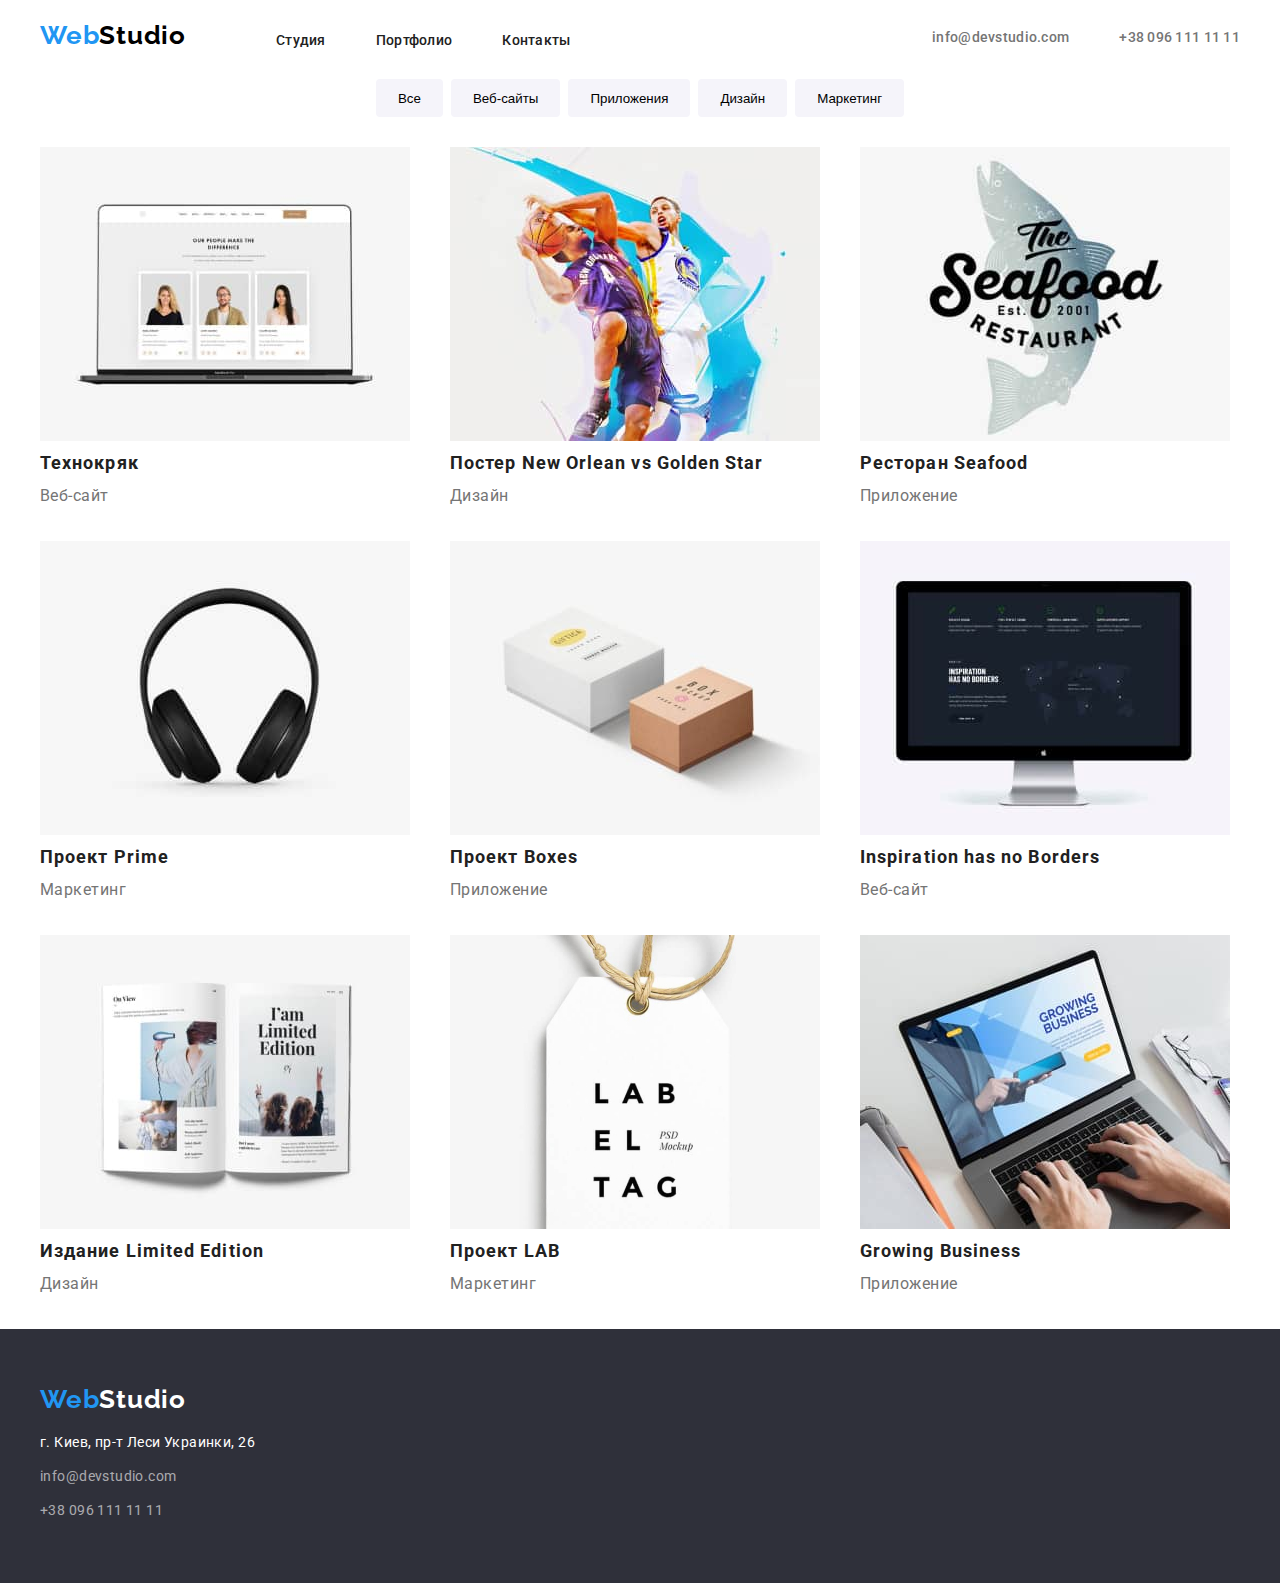
==== portfolio.html @ d956e9fc "Update portfolio.html" ====
<!DOCTYPE html>
<html lang="ru">
  <head>
    <meta charset="UTF-8" />
    <meta http-equiv="X-UA-Compatible" content="IE=edge" />
    <meta name="viewport" content="width=device-width, initial-scale=1.0" />

    <link rel="preconnect" href="https://fonts.googleapis.com" />
    <link rel="preconnect" href="https://fonts.gstatic.com" crossorigin />
    <link
      href="https://fonts.googleapis.com/css2?family=Raleway:wght@700&family=Roboto:wght@400;500;700;900&display=swap"
      rel="stylesheet"
    />
    <link rel="stylesheet" href="styles/style.css" />
    <title>Портфолио</title>
  </head>
  <body>
    <div class="main-container">
      <header class="container">
        <nav class="navigation-container">
          <a href="example@studio.com" class="webstudio link"
            ><span class="web-link">Web</span
            ><span class="studio-link">Studio</span></a
          >
          <ul class="navigation list">
            <li><a href="index.html" class="studio link">Студия</a></li>
            <li>
              <a href="portfolio.html" class="portfolio link">Портфолио</a>
            </li>
            <li><a href="#0" class="contacts link">Контакты</a></li>
          </ul>
        </nav>
        <ul class="list-contacts list">
          <li>
            <a href="mailto:info@devstudio.com" class="mail link"
              >info@devstudio.com</a
            >
          </li>
          <li>
            <a href="tel:+380961111111" class="telephone link"
              >+38 096 111 11 11</a
            >
          </li>
        </ul>
      </header>
      <!--Main-->
      <main>
        <section>
          <ul class="filters list">
            <li>
              <button type="button" class="filter-btn">Все</button>
            </li>
            <li>
              <button type="button" class="filter-btn">Веб-сайты</button>
            </li>
            <li>
              <button type="button" class="filter-btn">Приложения</button>
            </li>
            <li>
              <button type="button" class="filter-btn">Дизайн</button>
            </li>
            <li>
              <button type="button" class="filter-btn">Маркетинг</button>
            </li>
          </ul>
        </section>
        <section>
          <ul class="list content">
            <li class="content-list">
              <a href="" class="link content-link"
                ><img
                  src="./images/technockryak.jpg"
                  alt="Технокряк"
                  width="370"
                />
                <h2 class="name-project">Технокряк</h2>
                <p class="project-description">Веб-сайт</p></a
              >
            </li>
            <li class="content-list">
              <a href="" class="link content-link"
                ><img src="./images/design.jpg" alt="Дизайн" width="370" />
                <h2 class="name-project">Постер New Orlean vs Golden Star</h2>
                <p class="project-description">Дизайн</p></a
              >
            </li>
            <li class="content-list">
              <a href="" class="link content-link"
                ><img
                  src="./images/seafood.jpg"
                  alt="Ресторан Seafood"
                  width="370"
                />
                <h2 class="name-project">Ресторан Seafood</h2>
                <p class="project-description">Приложение</p></a
              >
            </li>
            <li class="content-list">
              <a href="" class="link content-link"
                ><img src="./images/prime.jpg" alt="Проект Prime" width="370" />
                <h2 class="name-project">Проект Prime</h2>
                <p class="project-description">Маркетинг</p></a
              >
            </li>
            <li class="content-list">
              <a href="" class="link content-link"
                ><img src="./images/boxes.jpg" alt="Проект Boxes" width="370" />
                <h2 class="name-project">Проект Boxes</h2>
                <p class="project-description">Приложение</p></a
              >
            </li>
            <li class="content-list">
              <a href="" class="link content-link"
                ><img
                  src="./images/inspiration.jpg"
                  alt="Веб-сайт"
                  width="370"
                />
                <h2 class="name-project">Inspiration has no Borders</h2>
                <p class="project-description">Веб-сайт</p></a
              >
            </li>
            <li class="content-list">
              <a href="" class="link content-link"
                ><img
                  src="./images/edition.jpg"
                  alt="Ограниченное издание"
                  width="370"
                />
                <h2 class="name-project">Издание Limited Edition</h2>
                <p class="project-description">Дизайн</p></a
              >
            </li>
            <li class="content-list">
              <a href="" class="link content-link"
                ><img src="./images/lab.jpg" alt="Проет Lab" width="370" />
                <h2 class="name-project">Проект LAB</h2>
                <p class="project-description">Маркетинг</p></a
              >
            </li>
            <li class="content-list">
              <a href="" class="link content-link"
                ><img src="./images/business.jpg" alt="Бизнес" width="370" />
                <h2 class="name-project">Growing Business</h2>
                <p class="project-description">Приложение</p></a
              >
            </li>
          </ul>
        </section>
      </main>
    </div>
    <footer>
      <div class="container-ft">
        <div class="contacts-ft">
          <a href="#0" class="link ft-link"
            ><span class="web-link">Web</span
            ><span class="studio-ft">Studio</span></a
          >
          <address class="location">г. Киев, пр-т Леси Украинки, 26</address>
          <ul class="contacts-links list">
            <li>
              <a href="mailto:info@devstudio.com" class="mail-ft link"
                >info@devstudio.com</a
              >
            </li>
            <li>
              <a href="tel:+380961111111" class="telephone-ft link"
                >+38 096 111 11 11</a
              >
            </li>
          </ul>
        </div>
      </div>
    </footer>
  </body>
</html>
---- styles/style.css ----
:root {
  --main-title-color: rgba(255, 255, 255, 1);
  --second-title-color: rgba(33, 33, 33, 1);
  --main-text-color: rgba(117, 117, 117, 1);
  --second-text-color: rgba(255, 255, 255, 0.6);
  --accent-color: rgba(33, 150, 243, 1);
}

* {
  padding: 0;
  margin: 0;
  box-sizing: border-box;
}

*:focus {
  outline: 1px solid #000;
}

body {
  font-family: "Roboto", sans-serif;
  color: black;
}

.list {
  list-style: none;
}

.link {
  text-decoration: none;
}

.main-container {
  max-width: 1200px;
  margin: auto;
}

/*************************************************************header**************************************************************************/

.webstudio {
  padding-top: 20px;
}

.webstudio:focus,
.webstudio:hover {
  text-decoration: underline;
}

.web-link {
  font-family: Raleway;
  font-style: normal;
  font-weight: bold;
  font-size: 26px;
  line-height: 1.19;
  letter-spacing: 0.03em;
  color: #2196f3;
}

.studio-link {
  font-family: Raleway;
  font-style: normal;
  font-weight: bold;
  font-size: 26px;
  line-height: 1.19;
  letter-spacing: 0.03em;
  color: black;
}

.container {
  display: flex;
  justify-content: space-between;
}

.navigation-container {
  display: flex;
}

.navigation {
  display: flex;
  list-style: none;
  flex-grow: 1;
  padding-left: 90px;
  padding-top: 30px;
  padding-bottom: 30px;
}

.studio,
.portfolio,
.contacts {
  font-weight: 500;
  font-size: 14px;
  line-height: 1.14;
  letter-spacing: 0.02em;
  margin-right: 50px;
  color: var(--second-title-color);
}

.studio:hover,
.studio:focus,
.portfolio:hover,
.portfolio:focus,
.contacts:hover,
.contacts:focus {
  text-decoration: underline;
  color: var(--accent-color);
}

.list-contacts {
  display: flex;
}

.mail {
  display: inline-block;
  font-weight: 500;
  font-size: 14px;
  line-height: 1.14;
  letter-spacing: 0.02em;
  color: var(--main-text-color);
  margin-right: 50px;
  margin-top: 30px;
}

.mail:hover,
.mail:focus {
  text-decoration: underline;
  color: var(--accent-color);
}

.telephone {
  display: inline-block;
  font-style: normal;
  font-weight: 500;
  font-size: 14px;
  line-height: 1.14;
  letter-spacing: 0.02em;
  margin-top: 30px;
  color: var(--main-text-color);
}

.telephone:hover,
.telephone:focus {
  text-decoration: underline;
  color: var(--accent-color);
}

/****************************************************************main*************************************************************************/

.solutions {
  background: #2f303a;
  text-align: center;
  padding-bottom: 280px;
}

.core {
  font-style: normal;
  font-weight: 900;
  font-size: 44px;
  line-height: 1.36;
  text-align: center;
  letter-spacing: 0.06em;
  text-transform: uppercase;
  max-width: 696px;
  margin: auto;
  padding-top: 200px;
  padding-bottom: 30px;
  color: var(--main-title-color);
}

.order {
  display: inline-flex;
  font-family: Roboto;
  font-style: normal;
  font-weight: bold;
  font-size: 16px;
  line-height: 1.88;
  text-align: center;
  letter-spacing: 0.06em;
  color: #ffffff;
  background: #2196f3;
  box-shadow: 0px 4px 4px rgba(0, 0, 0, 0.15);
  border-radius: 4px;
  padding: 10px 32px;
  border: none;
  cursor: pointer;
}

.skills {
  display: flex;
  justify-content: space-between;
  padding: 90px 0;
  margin: 0 -15px;
}

.skills-list {
  padding: 0 15px;
}

.skills-main {
  font-style: normal;
  font-weight: bold;
  font-size: 14px;
  line-height: 1.14;
  letter-spacing: 0.03em;
  text-transform: uppercase;
  color: var(--second-title-color);
  padding-bottom: 10px;
}

.skills-about {
  font-size: 14px;
  line-height: 1.71;
  letter-spacing: 0.03em;
  color: var(--main-text-color);
}

.our-work {
  margin-bottom: 90px;
}

.our-work-main {
  font-style: normal;
  font-weight: bold;
  font-size: 36px;
  line-height: 1.17;
  text-align: center;
  letter-spacing: 0.03em;
  color: var(--second-title-color);
  padding-bottom: 50px;
}
.our-work-list {
  display: flex;
  margin: 0 -15px;
  padding: 0;
  justify-content: space-between;
}

.image-list {
  padding: 0 15px;
  width: 33.333%;
}

.image-work {
  display: block;
  width: 100%;
  height: auto;
}

.team {
  padding-top: 90px;
  margin-bottom: 90px;
}

.team-main {
  font-style: normal;
  font-weight: bold;
  font-size: 36px;
  line-height: 1.17;
  text-align: center;
  letter-spacing: 0.03em;
  margin-bottom: 50px;
  color: var(--second-title-color);
}

.team-list {
  display: flex;
  justify-content: space-between;
  margin: 0 -1.25%;
  padding: 0;
}

.team-photo {
  display: block;
  margin-bottom: 30px;
  width: 100%;
  height: auto;
}

.photo-list {
  width: 22.5%;
  margin: 0 1.25%;
  box-shadow: 0px 1px 3px rgba(0, 0, 0, 0.12), 0px 1px 1px rgba(0, 0, 0, 0.14),
    0px 2px 1px rgba(0, 0, 0, 0.2);
  border-radius: 0px 0px 4px 4px;
  padding-bottom: 20px;
  text-align: center;
}

.name {
  margin-bottom: 10px;
  font-style: normal;
  font-weight: 500;
  font-size: 16px;
  line-height: 1.19px;
  letter-spacing: 0.03em;
  color: var(--second-title-color);
}

.job {
  margin-bottom: 10px;
  font-size: 16px;
  line-height: 1.19;
  letter-spacing: 0.03em;
  color: var(--main-text-color);
}
/*************************************************************footer**************************************************************************/
.container-ft {
  background-color: #2f303a;
}

.contacts-ft {
  max-width: 1200px;
  margin: auto;
}

.ft-link {
  display: inline-flex;
  padding-top: 60px;
  margin-bottom: 20px;
  border-bottom: 1px solid transparent;
}

.ft-link span {
  display: inline-flex;
  line-height: 0.8;
}

.ft-link:hover,
.ft-link:focus {
  border-color: #ffffff;
}

.studio-ft {
  font-family: Raleway;
  font-style: normal;
  font-weight: bold;
  font-size: 26px;
  line-height: 1.19;
  letter-spacing: 0.03em;
  color: #ffffff;
}

.location {
  font-style: normal;
  font-weight: normal;
  font-size: 14px;
  line-height: 1.71;
  letter-spacing: 0.03em;
  color: #ffffff;
  padding-bottom: 10px;
}

.mail-ft {
  font-style: normal;
  font-weight: normal;
  font-size: 14px;
  line-height: 1.71;
  letter-spacing: 0.03em;
  color: var(--second-text-color);
}

.mail-ft:hover,
.mail-ft:focus {
  text-decoration: underline;
  color: var(--accent-color);
}

.telephone-ft {
  display: block;
  font-style: normal;
  font-weight: normal;
  font-size: 14px;
  line-height: 1.71;
  letter-spacing: 0.03em;
  color: var(--second-text-color);
  padding-bottom: 60px;
  padding-top: 10px;
}

.telephone-ft:hover,
.telephone-ft:focus {
  text-decoration: underline;
  color: var(--accent-color);
}

/***************************************************************Портфолио********************************************************************/

.filters {
  display: flex;
  justify-content: center;
  font-family: Roboto;
  font-style: normal;
  font-weight: 500;
  font-size: 16px;
  line-height: 1.63;
  text-align: center;
  letter-spacing: 0.03em;
  color: #212121;
  margin-bottom: 30px;
}

.filter-btn {
  padding: 0 22px;
  margin: 0 4px;
  height: 38px;
  background: #f5f4fa;
  border-radius: 4px;
  border: none;
  cursor: pointer;
}

.filter-btn:hover,
.filter-btn:focus {
  color: #ffffff;
  background: #2196f3;
  box-shadow: 0px 3px 1px rgba(0, 0, 0, 0.1), 0px 1px 2px rgba(0, 0, 0, 0.08),
    0px 2px 2px rgba(58, 51, 51, 0.12);
}

.content {
  display: flex;
  flex-wrap: wrap;
  margin: 0 -15px;
}

.content-list {
  max-width: 33.3333%;
  width: 33.3333%;
  padding: 0 15px;
  margin-bottom: 30px;
}

.content-link:focus,
.content-link:hover {
  border-radius: 2px;
}

.name-project {
  font-style: normal;
  font-weight: bold;
  font-size: 18px;
  line-height: 2;
  letter-spacing: 0.06em;
  color: var(--second-title-color);
}

.project-description {
  font-size: 16px;
  line-height: 1.88;
  letter-spacing: 0.03em;
  color: var(--main-text-color);
}
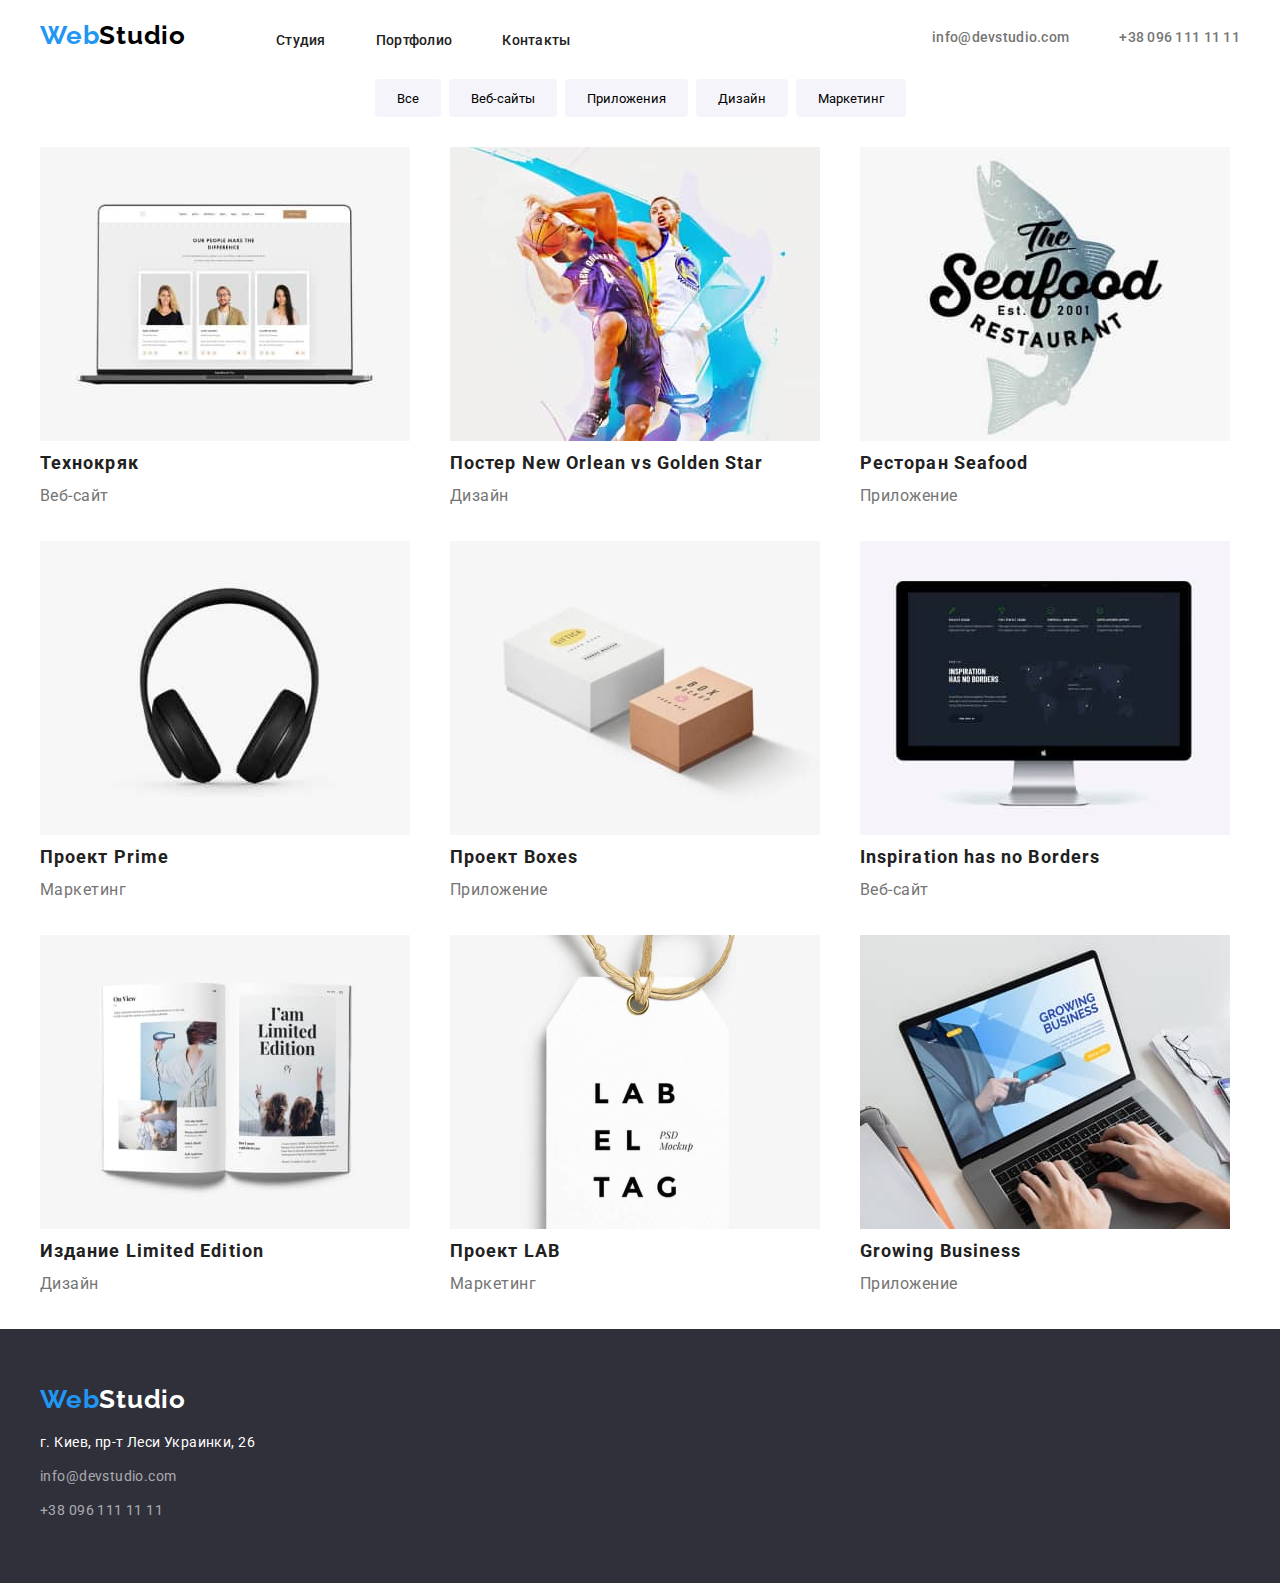
==== commit 9fe2b83f: "Подкорректировано." ====
--- a/portfolio.html
+++ b/portfolio.html
@@ -43,7 +43,7 @@
           </li>
         </ul>
       </header>
-      <!--Main-->
+      <!---------------------------------------------------------------Main------------------------------------------------------------------->
       <main>
         <section>
           <ul class="filters list">
@@ -149,6 +149,7 @@
         </section>
       </main>
     </div>
+    <!------------------------------------------------------------Footer---------------------------------------------------------------------->
     <footer>
       <div class="container-ft">
         <div class="contacts-ft">
--- a/styles/style.css
+++ b/styles/style.css
@@ -4,6 +4,7 @@
   --main-text-color: rgba(117, 117, 117, 1);
   --second-text-color: rgba(255, 255, 255, 0.6);
   --accent-color: rgba(33, 150, 243, 1);
+  --background-color: rgba(255, 255, 255, 1);
 }
 
 * {
@@ -34,7 +35,7 @@
   margin: auto;
 }
 
-/*************************************************************header**************************************************************************/
+/*************************************************************Header**************************************************************************/
 
 .webstudio {
   padding-top: 20px;
@@ -47,8 +48,7 @@
 
 .web-link {
   font-family: Raleway;
-  font-style: normal;
-  font-weight: bold;
+  font-weight: 700;
   font-size: 26px;
   line-height: 1.19;
   letter-spacing: 0.03em;
@@ -57,8 +57,7 @@
 
 .studio-link {
   font-family: Raleway;
-  font-style: normal;
-  font-weight: bold;
+  font-weight: 700;
   font-size: 26px;
   line-height: 1.19;
   letter-spacing: 0.03em;
@@ -127,7 +126,6 @@
 
 .telephone {
   display: inline-block;
-  font-style: normal;
   font-weight: 500;
   font-size: 14px;
   line-height: 1.14;
@@ -151,7 +149,6 @@
 }
 
 .core {
-  font-style: normal;
   font-weight: 900;
   font-size: 44px;
   line-height: 1.36;
@@ -168,8 +165,7 @@
 .order {
   display: inline-flex;
   font-family: Roboto;
-  font-style: normal;
-  font-weight: bold;
+  font-weight: 700;
   font-size: 16px;
   line-height: 1.88;
   text-align: center;
@@ -182,7 +178,7 @@
   border: none;
   cursor: pointer;
 }
-
+/***************************************************************Skills**********************************************************************/
 .skills {
   display: flex;
   justify-content: space-between;
@@ -195,8 +191,6 @@
 }
 
 .skills-main {
-  font-style: normal;
-  font-weight: bold;
   font-size: 14px;
   line-height: 1.14;
   letter-spacing: 0.03em;
@@ -211,14 +205,12 @@
   letter-spacing: 0.03em;
   color: var(--main-text-color);
 }
-
+/************************************************************Our Work********************************************************************/
 .our-work {
   margin-bottom: 90px;
 }
 
 .our-work-main {
-  font-style: normal;
-  font-weight: bold;
   font-size: 36px;
   line-height: 1.17;
   text-align: center;
@@ -226,6 +218,7 @@
   color: var(--second-title-color);
   padding-bottom: 50px;
 }
+
 .our-work-list {
   display: flex;
   margin: 0 -15px;
@@ -243,15 +236,13 @@
   width: 100%;
   height: auto;
 }
-
+/***************************************************************Team********************************************************************/
 .team {
   padding-top: 90px;
   margin-bottom: 90px;
 }
 
 .team-main {
-  font-style: normal;
-  font-weight: bold;
   font-size: 36px;
   line-height: 1.17;
   text-align: center;
@@ -286,7 +277,6 @@
 
 .name {
   margin-bottom: 10px;
-  font-style: normal;
   font-weight: 500;
   font-size: 16px;
   line-height: 1.19px;
@@ -301,7 +291,7 @@
   letter-spacing: 0.03em;
   color: var(--main-text-color);
 }
-/*************************************************************footer**************************************************************************/
+/*************************************************************Footer**************************************************************************/
 .container-ft {
   background-color: #2f303a;
 }
@@ -330,8 +320,7 @@
 
 .studio-ft {
   font-family: Raleway;
-  font-style: normal;
-  font-weight: bold;
+  font-weight: 700;
   font-size: 26px;
   line-height: 1.19;
   letter-spacing: 0.03em;
@@ -340,7 +329,6 @@
 
 .location {
   font-style: normal;
-  font-weight: normal;
   font-size: 14px;
   line-height: 1.71;
   letter-spacing: 0.03em;
@@ -349,8 +337,6 @@
 }
 
 .mail-ft {
-  font-style: normal;
-  font-weight: normal;
   font-size: 14px;
   line-height: 1.71;
   letter-spacing: 0.03em;
@@ -365,8 +351,6 @@
 
 .telephone-ft {
   display: block;
-  font-style: normal;
-  font-weight: normal;
   font-size: 14px;
   line-height: 1.71;
   letter-spacing: 0.03em;
@@ -386,18 +370,17 @@
 .filters {
   display: flex;
   justify-content: center;
-  font-family: Roboto;
-  font-style: normal;
   font-weight: 500;
   font-size: 16px;
   line-height: 1.63;
   text-align: center;
   letter-spacing: 0.03em;
-  color: #212121;
   margin-bottom: 30px;
+  color: var(--second-title-color);
 }
 
 .filter-btn {
+  font-family: Roboto;
   padding: 0 22px;
   margin: 0 4px;
   height: 38px;
@@ -406,13 +389,12 @@
   border: none;
   cursor: pointer;
 }
-
-.filter-btn:hover,
-.filter-btn:focus {
+.filter-btn:focus,
+.filter-btn:hover {
   color: #ffffff;
-  background: #2196f3;
-  box-shadow: 0px 3px 1px rgba(0, 0, 0, 0.1), 0px 1px 2px rgba(0, 0, 0, 0.08),
-    0px 2px 2px rgba(58, 51, 51, 0.12);
+  background: var(--accent-color);
+  box-shadow: 0px 3px 1px rgba(143, 140, 140, 0.1),
+    0px 1px 2px rgba(0, 0, 0, 0.08), 0px 2px 2px rgba(58, 51, 51, 0.12);
 }
 
 .content {
@@ -434,8 +416,6 @@
 }
 
 .name-project {
-  font-style: normal;
-  font-weight: bold;
   font-size: 18px;
   line-height: 2;
   letter-spacing: 0.06em;
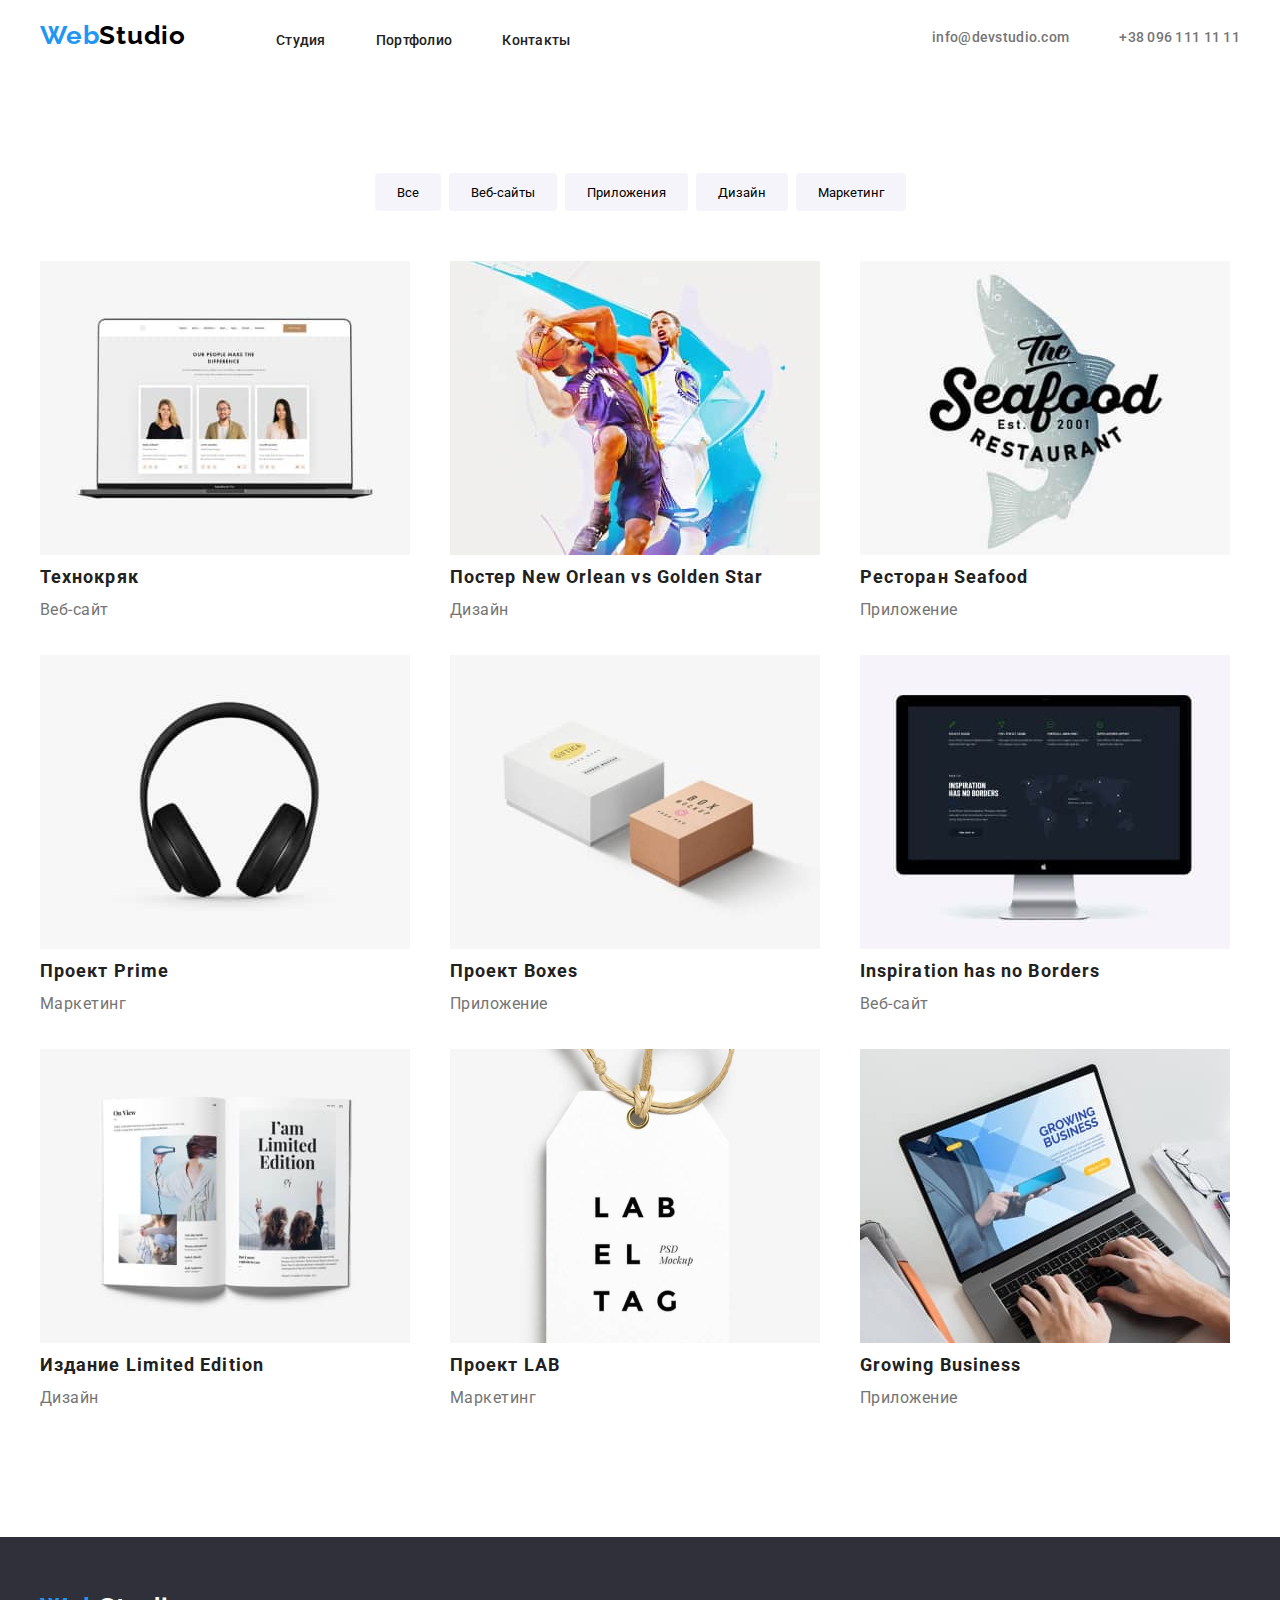
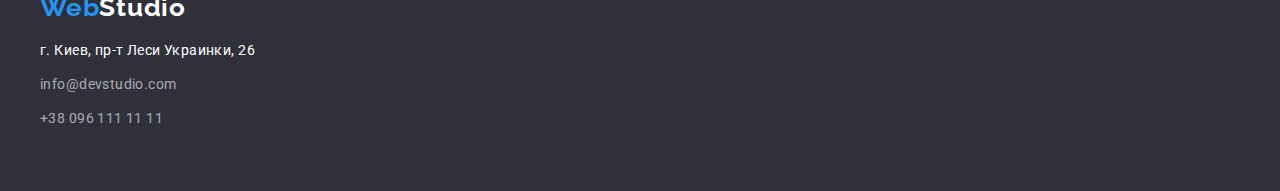
==== commit df04173f: "Доработка стилей" ====
--- a/portfolio.html
+++ b/portfolio.html
@@ -45,7 +45,7 @@
       </header>
       <!---------------------------------------------------------------Main------------------------------------------------------------------->
       <main>
-        <section>
+        <section class="section">
           <ul class="filters list">
             <li>
               <button type="button" class="filter-btn">Все</button>
@@ -63,8 +63,6 @@
               <button type="button" class="filter-btn">Маркетинг</button>
             </li>
           </ul>
-        </section>
-        <section>
           <ul class="list content">
             <li class="content-list">
               <a href="" class="link content-link"
--- a/styles/style.css
+++ b/styles/style.css
@@ -20,6 +20,7 @@
 body {
   font-family: "Roboto", sans-serif;
   color: black;
+  background-color: var(--background-color);
 }
 
 .list {
@@ -63,6 +64,8 @@
   letter-spacing: 0.03em;
   color: black;
 }
+
+/*************************************************************Navigation******************************************************************/
 
 .container {
   display: flex;
@@ -178,11 +181,18 @@
   border: none;
   cursor: pointer;
 }
+
+.order:hover,
+.order:focus {
+  background-color: #188ce8;
+}
 /***************************************************************Skills**********************************************************************/
+.section {
+  padding: 94px 0;
+}
 .skills {
   display: flex;
   justify-content: space-between;
-  padding: 90px 0;
   margin: 0 -15px;
 }
 
@@ -207,7 +217,7 @@
 }
 /************************************************************Our Work********************************************************************/
 .our-work {
-  margin-bottom: 90px;
+  padding-bottom: 94px;
 }
 
 .our-work-main {
@@ -237,10 +247,6 @@
   height: auto;
 }
 /***************************************************************Team********************************************************************/
-.team {
-  padding-top: 90px;
-  margin-bottom: 90px;
-}
 
 .team-main {
   font-size: 36px;
@@ -375,7 +381,7 @@
   line-height: 1.63;
   text-align: center;
   letter-spacing: 0.03em;
-  margin-bottom: 30px;
+  margin-bottom: 50px;
   color: var(--second-title-color);
 }
 
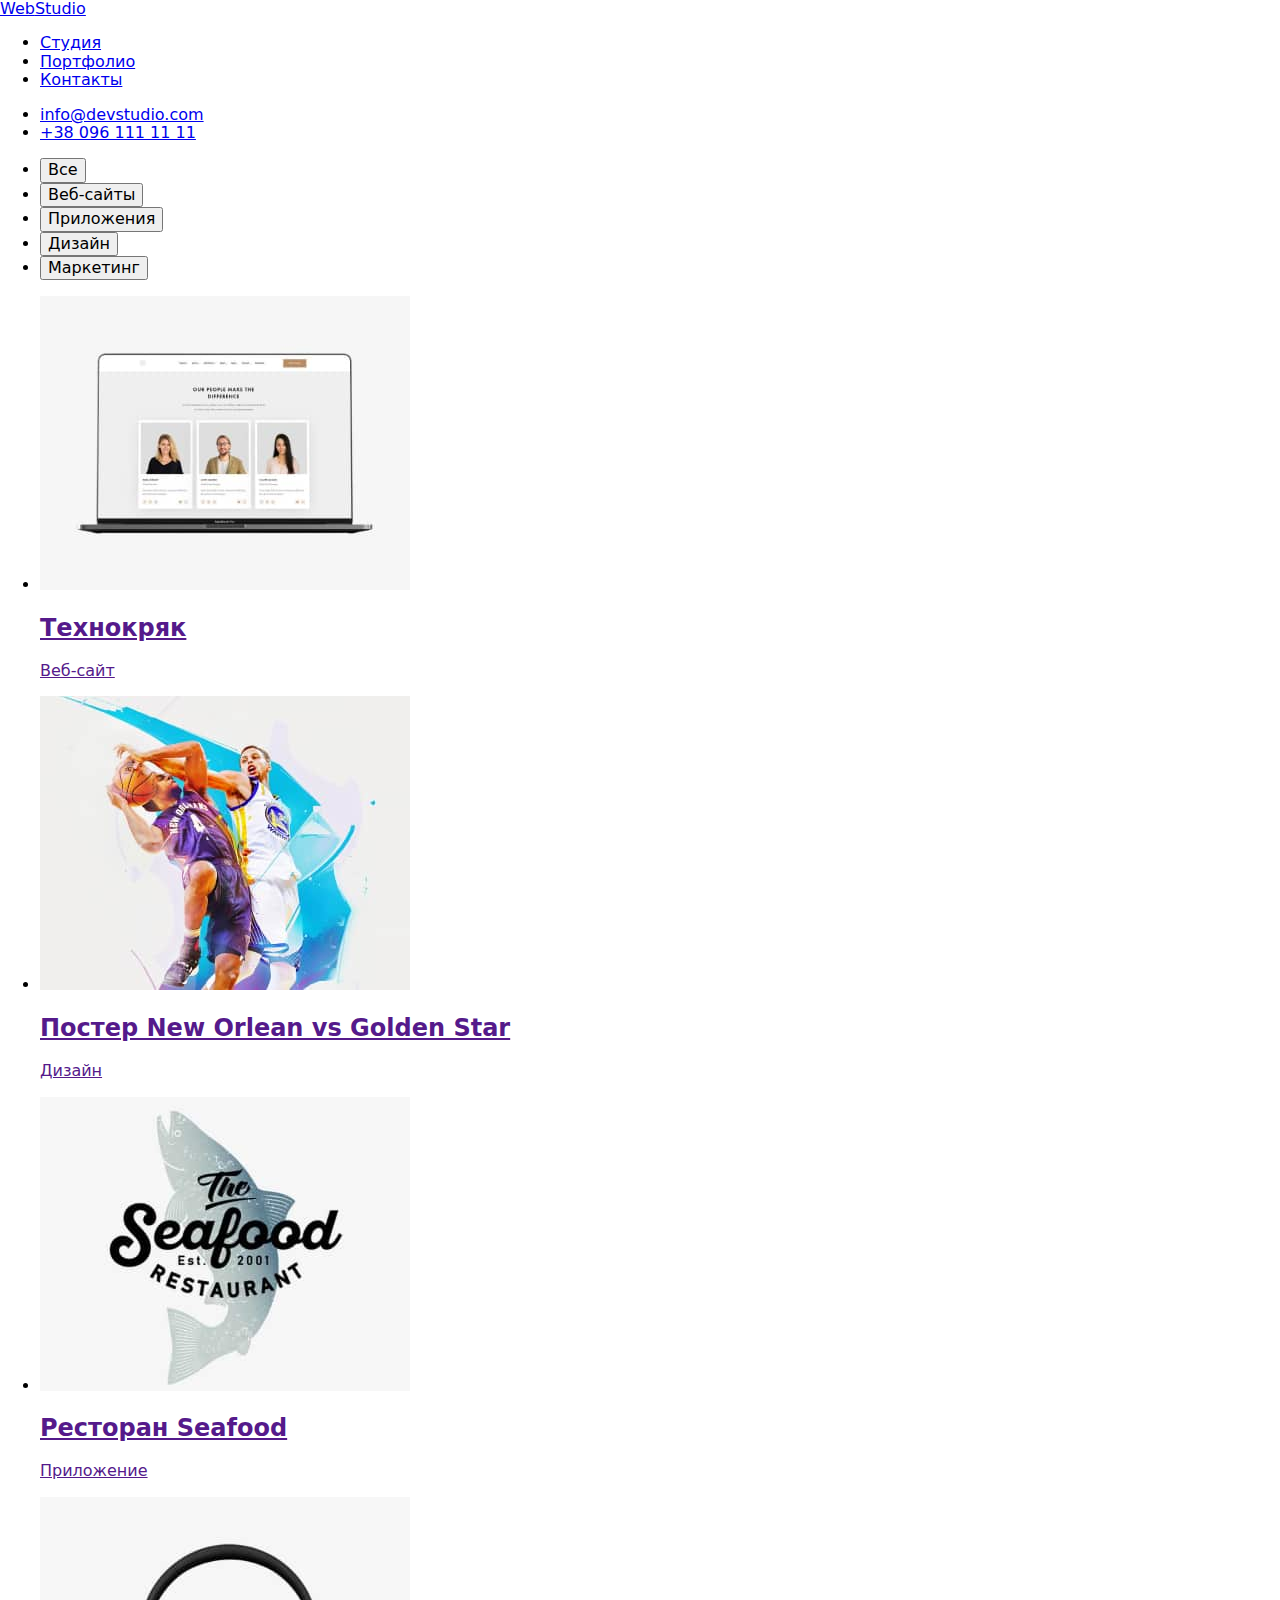
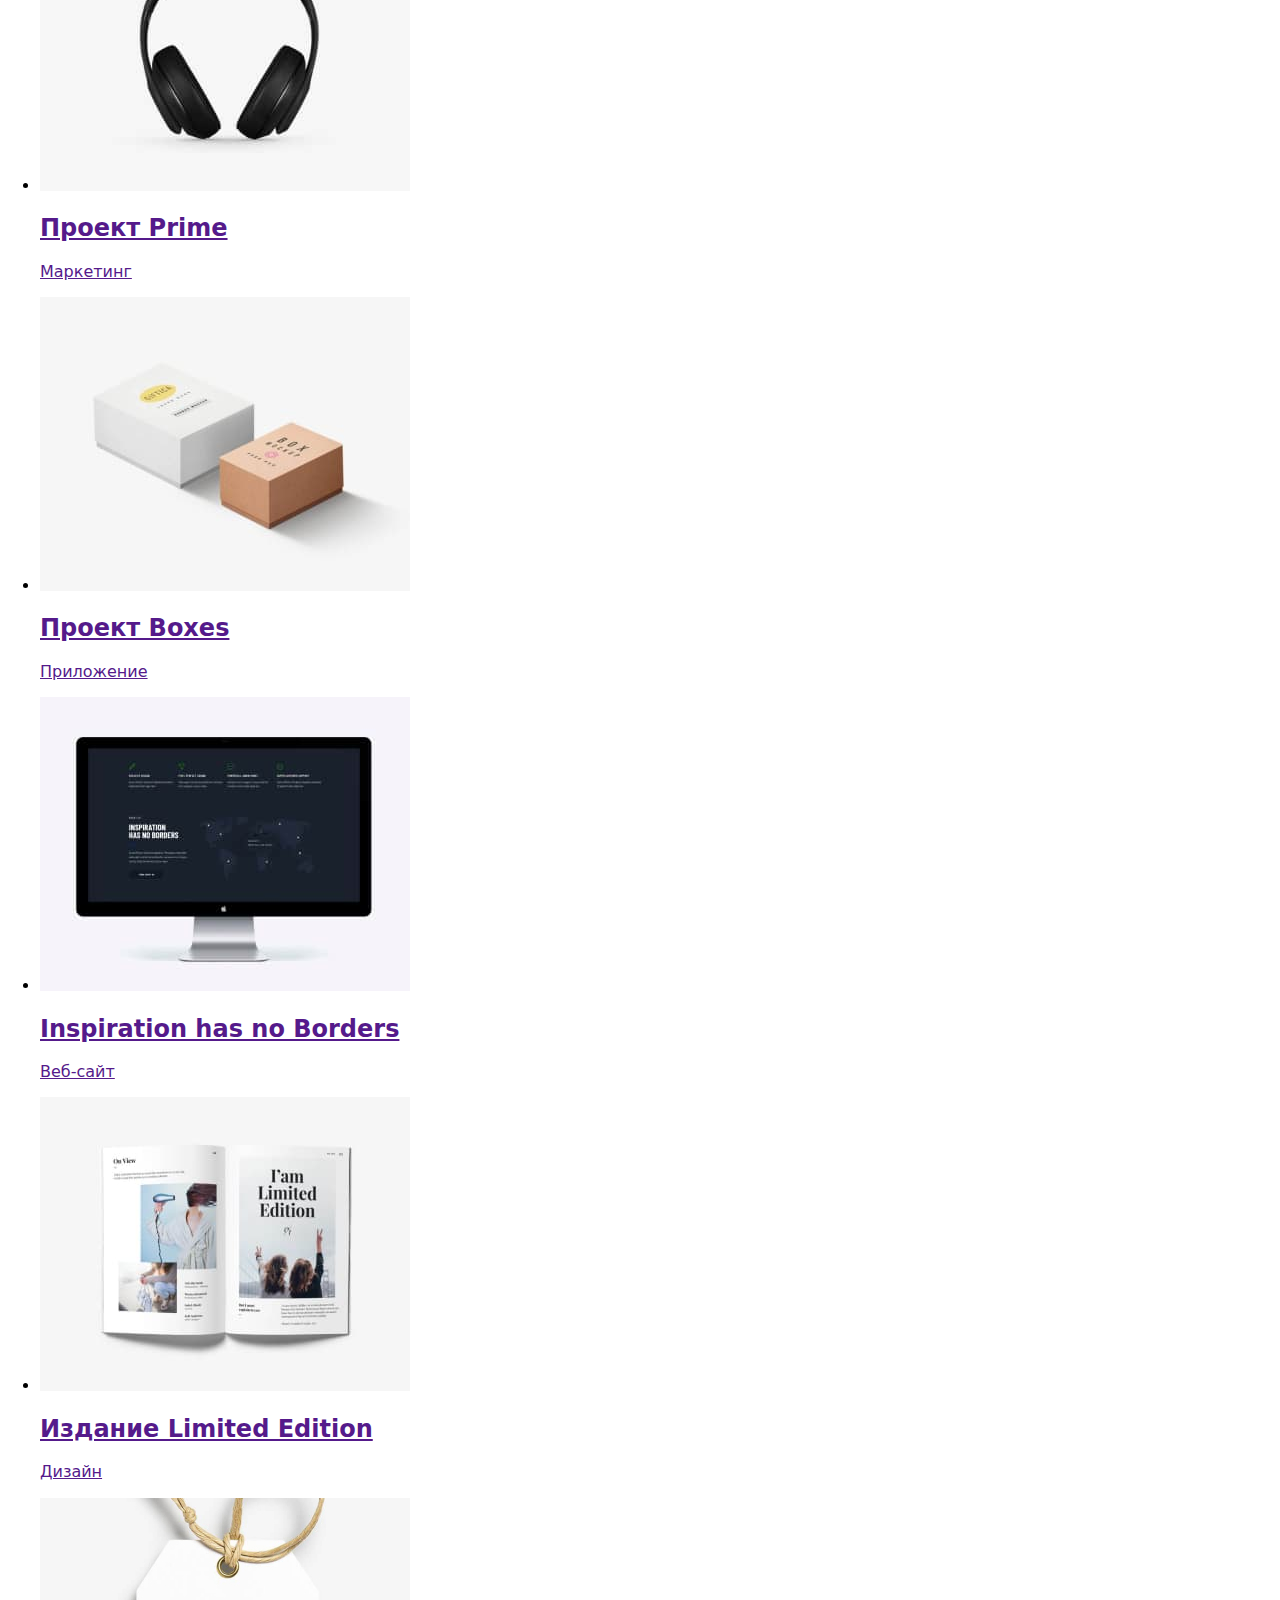
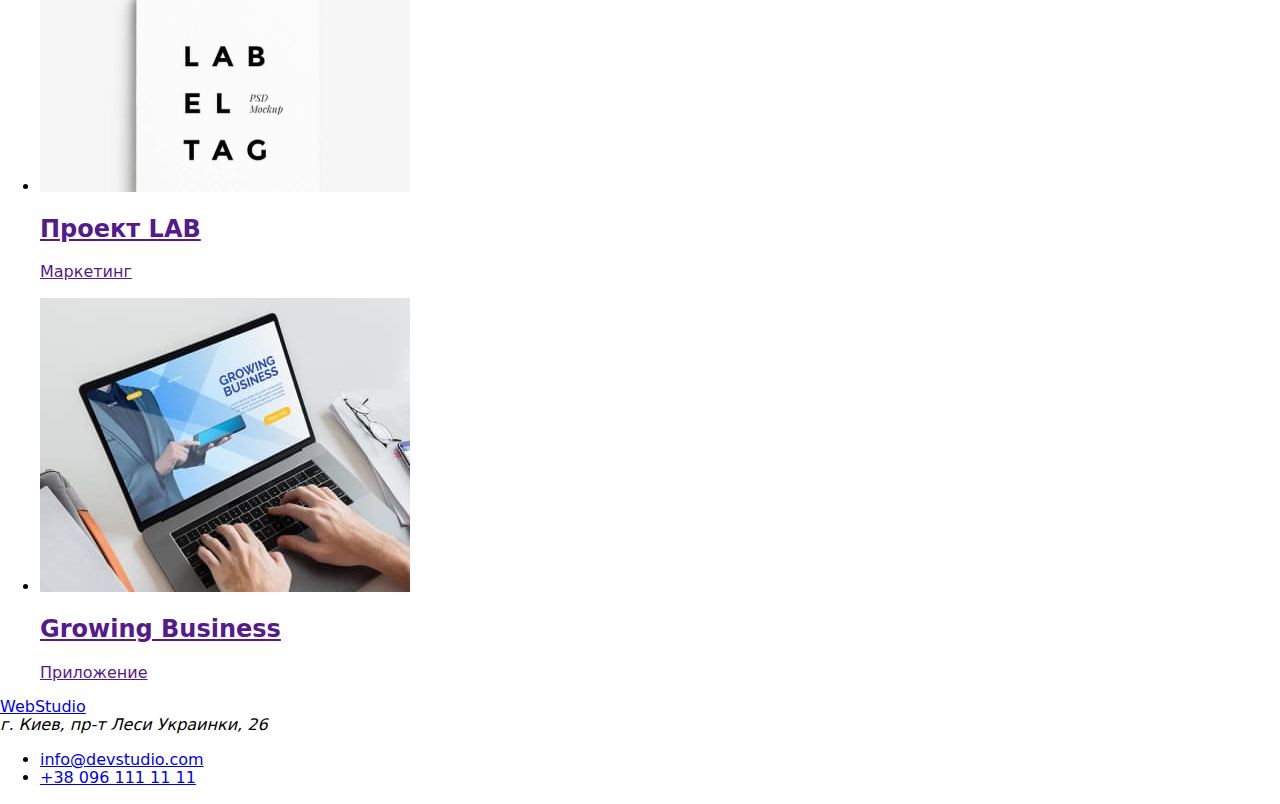
==== commit c79ef5c9: "Добавил нормалайз" ====
--- a/portfolio.html
+++ b/portfolio.html
@@ -4,14 +4,19 @@
     <meta charset="UTF-8" />
     <meta http-equiv="X-UA-Compatible" content="IE=edge" />
     <meta name="viewport" content="width=device-width, initial-scale=1.0" />
-
     <link rel="preconnect" href="https://fonts.googleapis.com" />
     <link rel="preconnect" href="https://fonts.gstatic.com" crossorigin />
     <link
       href="https://fonts.googleapis.com/css2?family=Raleway:wght@700&family=Roboto:wght@400;500;700;900&display=swap"
       rel="stylesheet"
     />
-    <link rel="stylesheet" href="styles/style.css" />
+    <link
+      rel="stylesheet"
+      href="styles/modern-normalize.css"
+      <link
+      rel="stylesheet"
+      href="styles/style.css"
+    />
     <title>Портфолио</title>
   </head>
   <body>
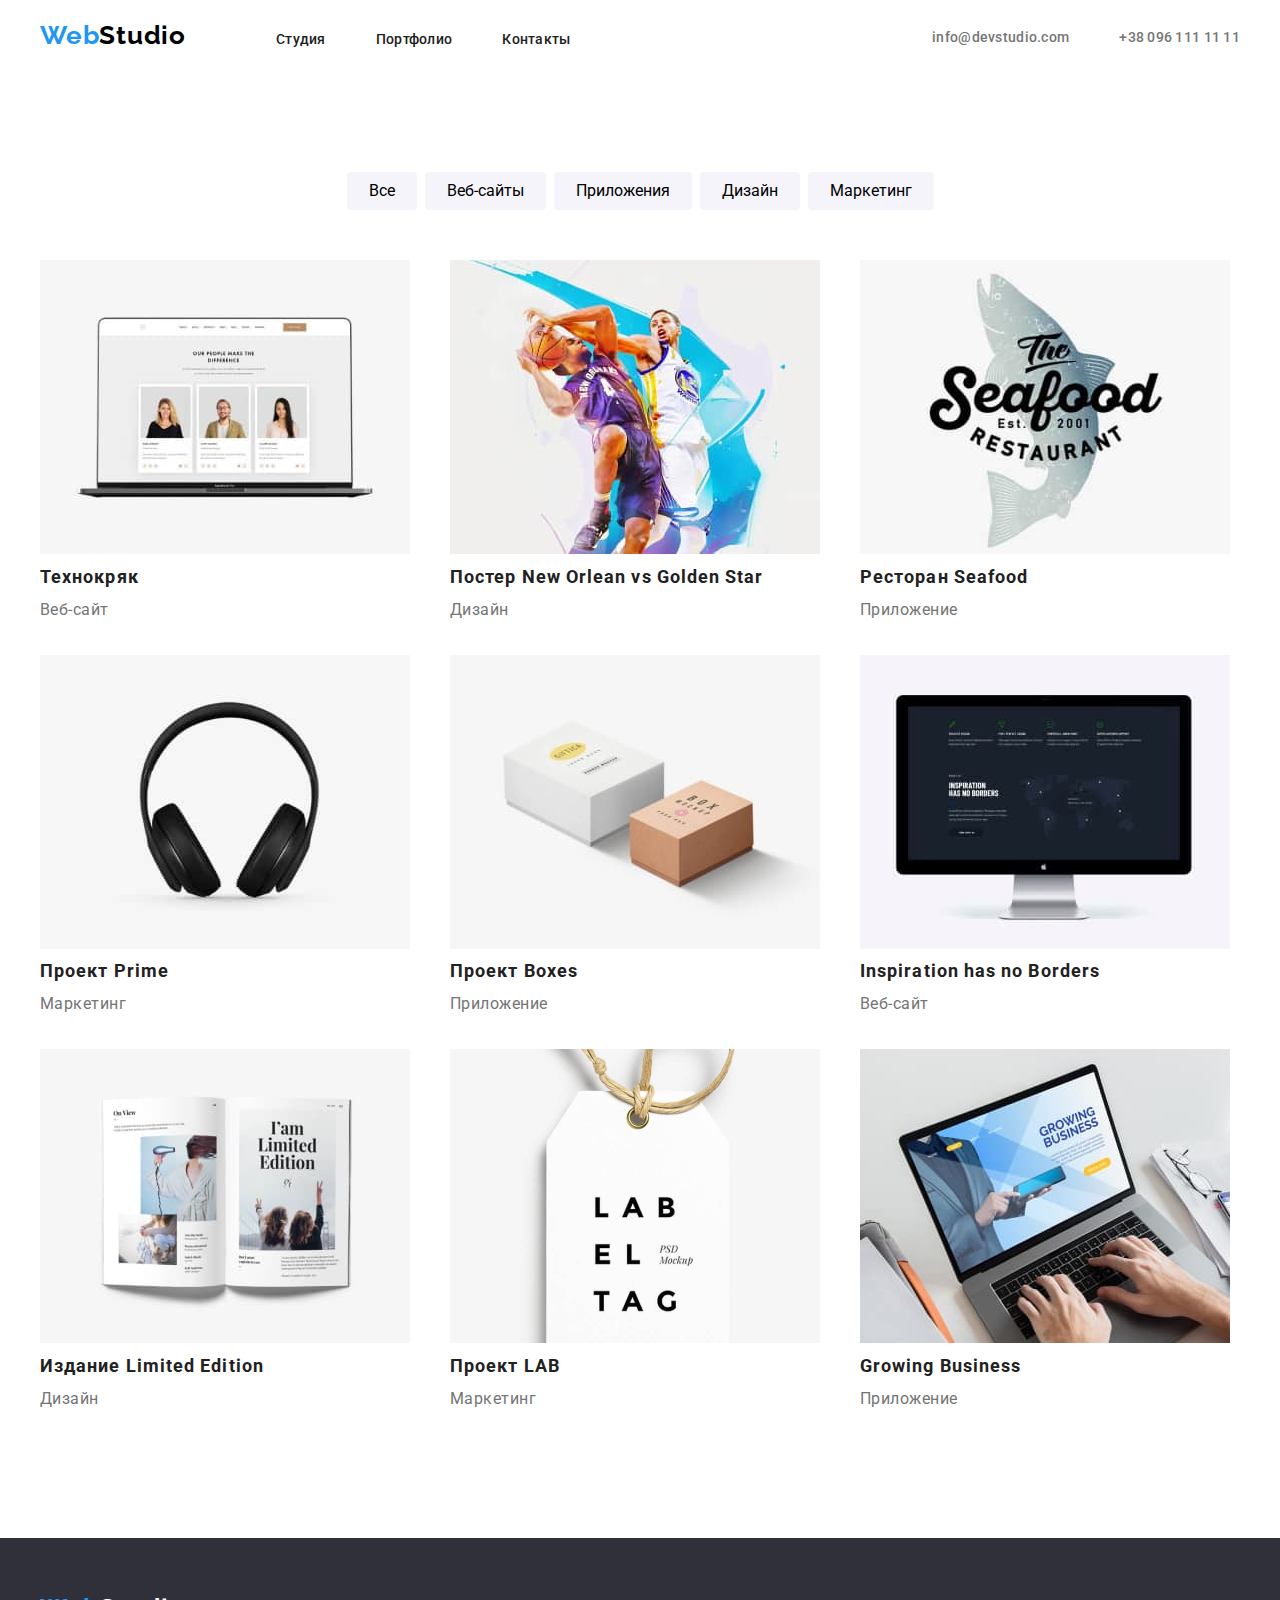
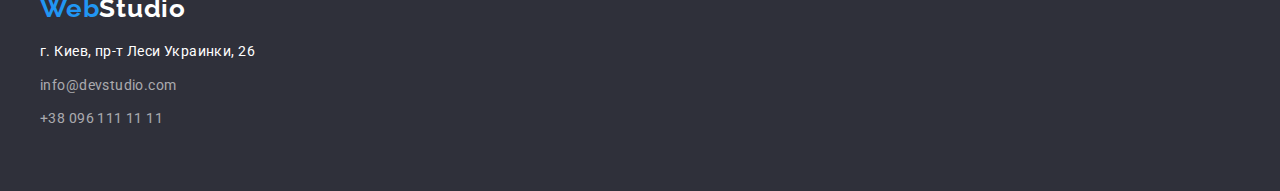
==== commit 198ac48d: "Корректировка стилей." ====
--- a/portfolio.html
+++ b/portfolio.html
@@ -10,13 +10,8 @@
       href="https://fonts.googleapis.com/css2?family=Raleway:wght@700&family=Roboto:wght@400;500;700;900&display=swap"
       rel="stylesheet"
     />
-    <link
-      rel="stylesheet"
-      href="styles/modern-normalize.css"
-      <link
-      rel="stylesheet"
-      href="styles/style.css"
-    />
+    <link rel="stylesheet" href="styles/modern-normalize.css" />
+    <link rel="stylesheet" href="styles/style.css" />
     <title>Портфолио</title>
   </head>
   <body>
--- a/styles/style.css
+++ b/styles/style.css
@@ -14,7 +14,7 @@
 }
 
 *:focus {
-  outline: 1px solid #000;
+  outline: 1px dotted #000;
 }
 
 body {
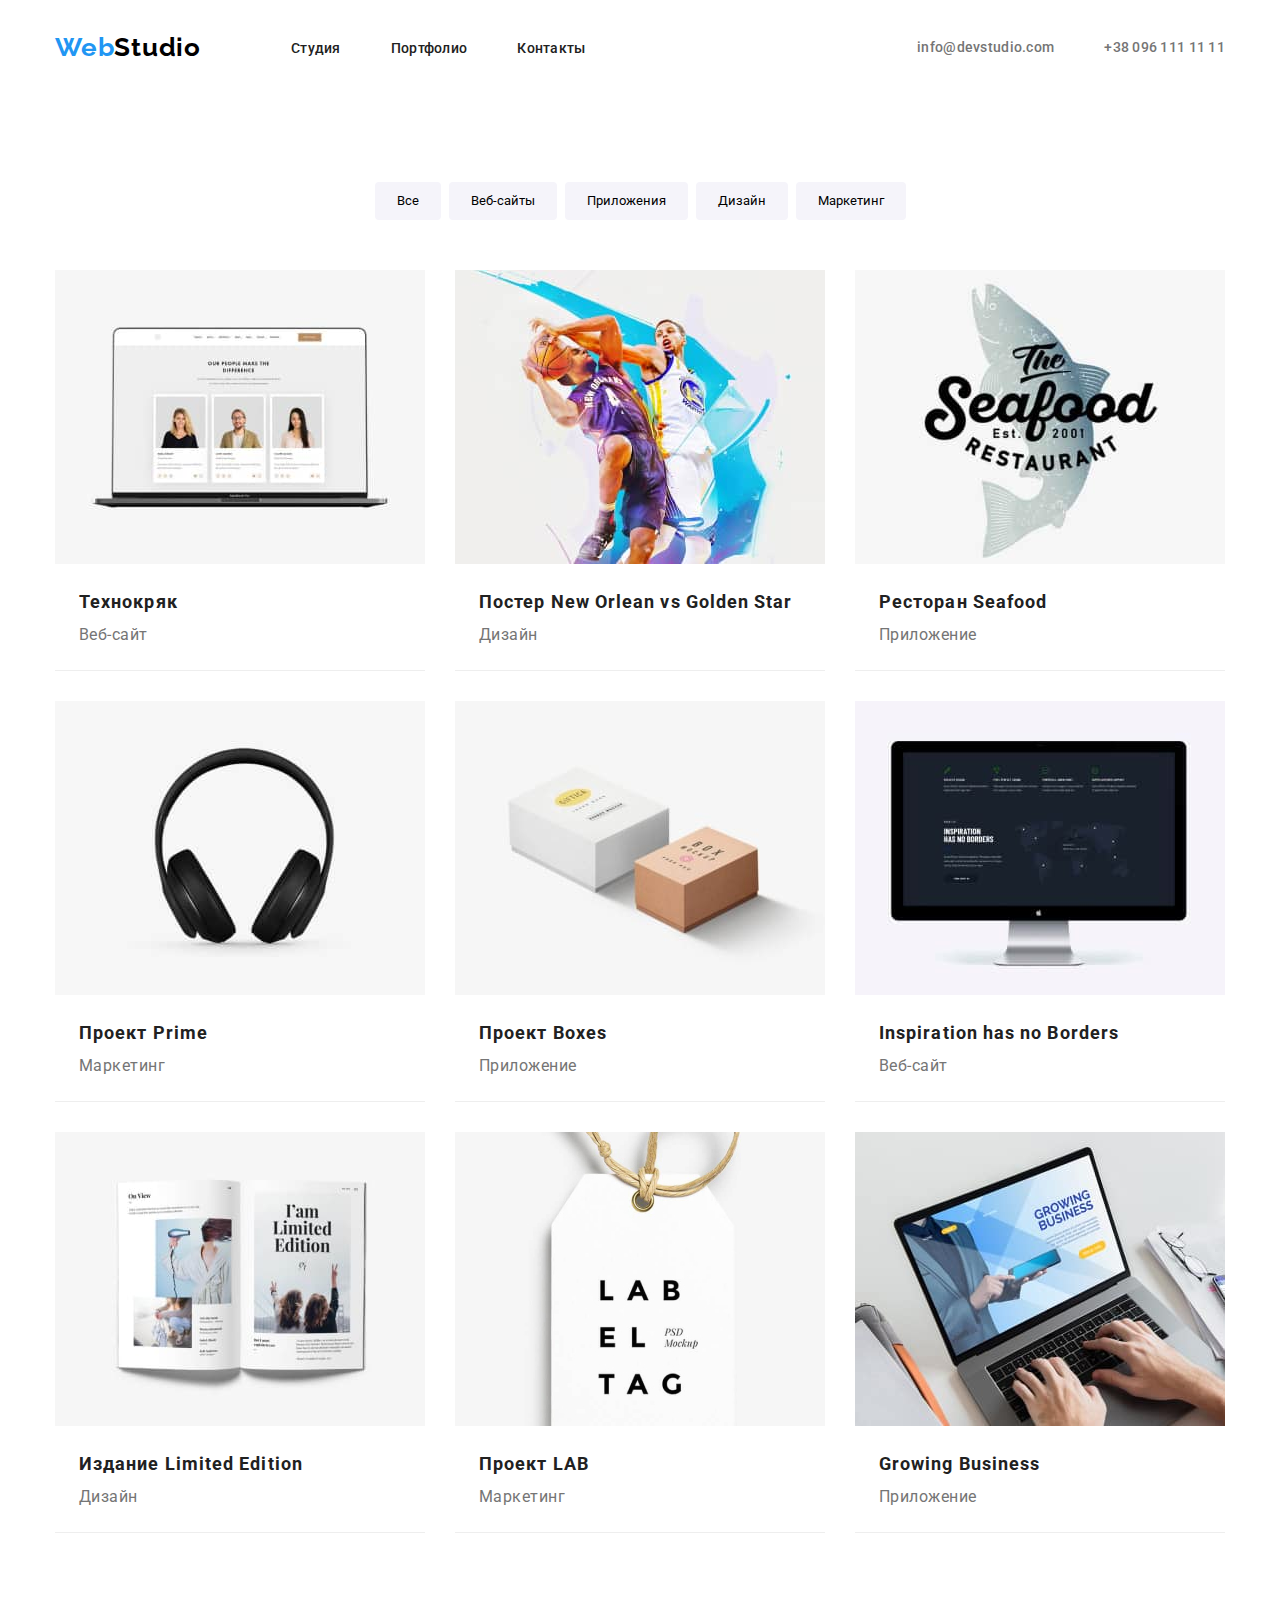
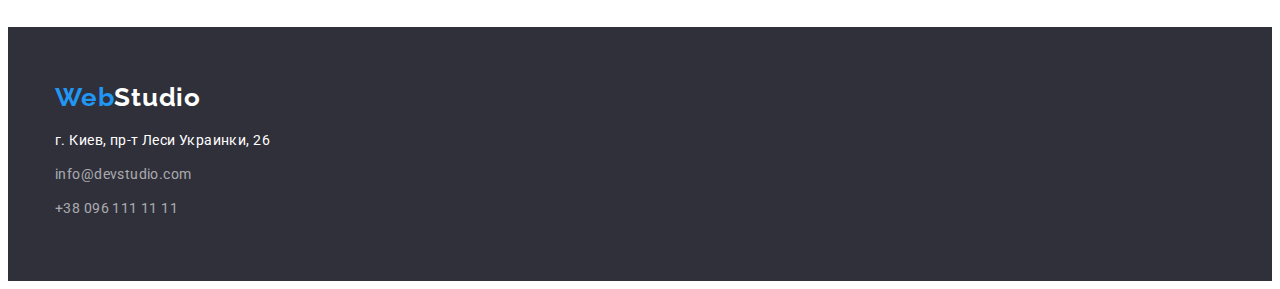
==== commit ea0aa36b: "flex-basis" ====
--- a/portfolio.html
+++ b/portfolio.html
@@ -10,165 +10,195 @@
       href="https://fonts.googleapis.com/css2?family=Raleway:wght@700&family=Roboto:wght@400;500;700;900&display=swap"
       rel="stylesheet"
     />
-    <link rel="stylesheet" href="styles/modern-normalize.css" />
+    <link
+      rel="stylesheet"
+      href="https://cdnjs.cloudflare.com/ajax/libs/modern-normalize/1.1.0/modern-normalize.min.css"
+      integrity="sha512-wpPYUAdjBVSE4KJnH1VR1HeZfpl1ub8YT/NKx4PuQ5NmX2tKuGu6U/JRp5y+Y8XG2tV+wKQpNHVUX03MfMFn9Q=="
+      crossorigin="anonymous"
+      referrerpolicy="no-referrer"
+    />
     <link rel="stylesheet" href="styles/style.css" />
     <title>Портфолио</title>
   </head>
   <body>
-    <div class="main-container">
-      <header class="container">
-        <nav class="navigation-container">
-          <a href="example@studio.com" class="webstudio link"
-            ><span class="web-link">Web</span
-            ><span class="studio-link">Studio</span></a
-          >
-          <ul class="navigation list">
-            <li><a href="index.html" class="studio link">Студия</a></li>
-            <li>
-              <a href="portfolio.html" class="portfolio link">Портфолио</a>
-            </li>
-            <li><a href="#0" class="contacts link">Контакты</a></li>
+    <header>
+      <div class="container">
+        <div class="main-container">
+          <nav class="navigation-container">
+            <a href="example@studio.com" class="webstudio link"
+              ><span class="web-link">Web</span
+              ><span class="studio-link">Studio</span></a
+            >
+            <ul class="navigation list">
+              <li class="header-item">
+                <a href="index.html" class="studio link">Студия</a>
+              </li>
+              <li class="header-item">
+                <a href="portfolio.html" class="portfolio link">Портфолио</a>
+              </li>
+              <li class="header-item">
+                <a href="#0" class="contacts link">Контакты</a>
+              </li>
+            </ul>
+          </nav>
+          <ul class="list-contacts list">
+            <li>
+              <a href="mailto:info@devstudio.com" class="mail link"
+                >info@devstudio.com</a
+              >
+            </li>
+            <li>
+              <a href="tel:+380961111111" class="telephone link"
+                >+38 096 111 11 11</a
+              >
+            </li>
           </ul>
-        </nav>
-        <ul class="list-contacts list">
+        </div>
+      </div>
+    </header>
+    <!---------------------------------------------------------------Main------------------------------------------------------------------->
+    <main>
+      <section class="section">
+        <div class="container">
+          <ul class="filters list">
+            <li>
+              <button type="button" class="filter-btn">Все</button>
+            </li>
+            <li>
+              <button type="button" class="filter-btn">Веб-сайты</button>
+            </li>
+            <li>
+              <button type="button" class="filter-btn">Приложения</button>
+            </li>
+            <li>
+              <button type="button" class="filter-btn">Дизайн</button>
+            </li>
+            <li>
+              <button type="button" class="filter-btn">Маркетинг</button>
+            </li>
+          </ul>
+          <ul class="list content">
+            <li class="content-list">
+              <a href="" class="link content-link"
+                ><img
+                  src="./images/technockryak.jpg"
+                  alt="Технокряк"
+                  width="370"
+                />
+                <div class="about-card">
+                  <h2 class="name-project">Технокряк</h2>
+                  <p class="project-description">Веб-сайт</p>
+                </div>
+              </a>
+            </li>
+            <li class="content-list">
+              <a href="" class="link content-link"
+                ><img src="./images/design.jpg" alt="Дизайн" width="370" />
+                <div class="about-card">
+                  <h2 class="name-project">Постер New Orlean vs Golden Star</h2>
+                  <p class="project-description">Дизайн</p>
+                </div></a
+              >
+            </li>
+            <li class="content-list">
+              <a href="" class="link content-link"
+                ><img
+                  src="./images/seafood.jpg"
+                  alt="Ресторан Seafood"
+                  width="370"
+                />
+                <div class="about-card">
+                  <h2 class="name-project">Ресторан Seafood</h2>
+                  <p class="project-description">Приложение</p>
+                </div>
+              </a>
+            </li>
+            <li class="content-list">
+              <a href="" class="link content-link"
+                ><img src="./images/prime.jpg" alt="Проект Prime" width="370" />
+                <div class="about-card">
+                  <h2 class="name-project">Проект Prime</h2>
+                  <p class="project-description">Маркетинг</p>
+                </div></a
+              >
+            </li>
+            <li class="content-list">
+              <a href="" class="link content-link"
+                ><img src="./images/boxes.jpg" alt="Проект Boxes" width="370" />
+                <div class="about-card">
+                  <h2 class="name-project">Проект Boxes</h2>
+                  <p class="project-description">Приложение</p>
+                </div></a
+              >
+            </li>
+            <li class="content-list">
+              <a href="" class="link content-link"
+                ><img
+                  src="./images/inspiration.jpg"
+                  alt="Веб-сайт"
+                  width="370"
+                />
+                <div class="about-card">
+                  <h2 class="name-project">Inspiration has no Borders</h2>
+                  <p class="project-description">Веб-сайт</p>
+                </div>
+              </a>
+            </li>
+            <li class="content-list">
+              <a href="" class="link content-link"
+                ><img
+                  src="./images/edition.jpg"
+                  alt="Ограниченное издание"
+                  width="370"
+                />
+                <div class="about-card">
+                  <h2 class="name-project">Издание Limited Edition</h2>
+                  <p class="project-description">Дизайн</p>
+                </div></a
+              >
+            </li>
+            <li class="content-list">
+              <a href="" class="link content-link"
+                ><img src="./images/lab.jpg" alt="Проет Lab" width="370" />
+                <div class="about-card">
+                  <h2 class="name-project">Проект LAB</h2>
+                  <p class="project-description">Маркетинг</p>
+                </div></a
+              >
+            </li>
+            <li class="content-list">
+              <a href="" class="link content-link"
+                ><img src="./images/business.jpg" alt="Бизнес" width="370" />
+                <div class="about-card">
+                  <h2 class="name-project">Growing Business</h2>
+                  <p class="project-description">Приложение</p>
+                </div></a
+              >
+            </li>
+          </ul>
+        </div>
+      </section>
+    </main>
+    <!---------------------------------------------------------------Footer----------------------------------------------------------------------->
+    <footer>
+      <div class="container">
+        <a href="#0" class="link ft-link"
+          ><span class="web-link">Web</span
+          ><span class="studio-ft">Studio</span></a
+        >
+        <address class="location">г. Киев, пр-т Леси Украинки, 26</address>
+        <ul class="contacts-links list">
           <li>
-            <a href="mailto:info@devstudio.com" class="mail link"
+            <a href="mailto:info@devstudio.com" class="mail-ft link"
               >info@devstudio.com</a
             >
           </li>
           <li>
-            <a href="tel:+380961111111" class="telephone link"
+            <a href="tel:+380961111111" class="telephone-ft link"
               >+38 096 111 11 11</a
             >
           </li>
         </ul>
-      </header>
-      <!---------------------------------------------------------------Main------------------------------------------------------------------->
-      <main>
-        <section class="section">
-          <ul class="filters list">
-            <li>
-              <button type="button" class="filter-btn">Все</button>
-            </li>
-            <li>
-              <button type="button" class="filter-btn">Веб-сайты</button>
-            </li>
-            <li>
-              <button type="button" class="filter-btn">Приложения</button>
-            </li>
-            <li>
-              <button type="button" class="filter-btn">Дизайн</button>
-            </li>
-            <li>
-              <button type="button" class="filter-btn">Маркетинг</button>
-            </li>
-          </ul>
-          <ul class="list content">
-            <li class="content-list">
-              <a href="" class="link content-link"
-                ><img
-                  src="./images/technockryak.jpg"
-                  alt="Технокряк"
-                  width="370"
-                />
-                <h2 class="name-project">Технокряк</h2>
-                <p class="project-description">Веб-сайт</p></a
-              >
-            </li>
-            <li class="content-list">
-              <a href="" class="link content-link"
-                ><img src="./images/design.jpg" alt="Дизайн" width="370" />
-                <h2 class="name-project">Постер New Orlean vs Golden Star</h2>
-                <p class="project-description">Дизайн</p></a
-              >
-            </li>
-            <li class="content-list">
-              <a href="" class="link content-link"
-                ><img
-                  src="./images/seafood.jpg"
-                  alt="Ресторан Seafood"
-                  width="370"
-                />
-                <h2 class="name-project">Ресторан Seafood</h2>
-                <p class="project-description">Приложение</p></a
-              >
-            </li>
-            <li class="content-list">
-              <a href="" class="link content-link"
-                ><img src="./images/prime.jpg" alt="Проект Prime" width="370" />
-                <h2 class="name-project">Проект Prime</h2>
-                <p class="project-description">Маркетинг</p></a
-              >
-            </li>
-            <li class="content-list">
-              <a href="" class="link content-link"
-                ><img src="./images/boxes.jpg" alt="Проект Boxes" width="370" />
-                <h2 class="name-project">Проект Boxes</h2>
-                <p class="project-description">Приложение</p></a
-              >
-            </li>
-            <li class="content-list">
-              <a href="" class="link content-link"
-                ><img
-                  src="./images/inspiration.jpg"
-                  alt="Веб-сайт"
-                  width="370"
-                />
-                <h2 class="name-project">Inspiration has no Borders</h2>
-                <p class="project-description">Веб-сайт</p></a
-              >
-            </li>
-            <li class="content-list">
-              <a href="" class="link content-link"
-                ><img
-                  src="./images/edition.jpg"
-                  alt="Ограниченное издание"
-                  width="370"
-                />
-                <h2 class="name-project">Издание Limited Edition</h2>
-                <p class="project-description">Дизайн</p></a
-              >
-            </li>
-            <li class="content-list">
-              <a href="" class="link content-link"
-                ><img src="./images/lab.jpg" alt="Проет Lab" width="370" />
-                <h2 class="name-project">Проект LAB</h2>
-                <p class="project-description">Маркетинг</p></a
-              >
-            </li>
-            <li class="content-list">
-              <a href="" class="link content-link"
-                ><img src="./images/business.jpg" alt="Бизнес" width="370" />
-                <h2 class="name-project">Growing Business</h2>
-                <p class="project-description">Приложение</p></a
-              >
-            </li>
-          </ul>
-        </section>
-      </main>
-    </div>
-    <!------------------------------------------------------------Footer---------------------------------------------------------------------->
-    <footer>
-      <div class="container-ft">
-        <div class="contacts-ft">
-          <a href="#0" class="link ft-link"
-            ><span class="web-link">Web</span
-            ><span class="studio-ft">Studio</span></a
-          >
-          <address class="location">г. Киев, пр-т Леси Украинки, 26</address>
-          <ul class="contacts-links list">
-            <li>
-              <a href="mailto:info@devstudio.com" class="mail-ft link"
-                >info@devstudio.com</a
-              >
-            </li>
-            <li>
-              <a href="tel:+380961111111" class="telephone-ft link"
-                >+38 096 111 11 11</a
-              >
-            </li>
-          </ul>
-        </div>
       </div>
     </footer>
   </body>
--- a/styles/style.css
+++ b/styles/style.css
@@ -5,12 +5,42 @@
   --second-text-color: rgba(255, 255, 255, 0.6);
   --accent-color: rgba(33, 150, 243, 1);
   --background-color: rgba(255, 255, 255, 1);
-}
-
-* {
+  --second-background-color: rgba(47, 48, 58, 1);
+}
+
+html {
+  box-sizing: border-box;
+}
+
+*,
+::before,
+::after {
+  box-sizing: inherit;
+}
+
+p,
+h1,
+h2,
+h3,
+h4,
+h5,
+h6 {
+  margin: 0;
+}
+
+ul {
+  margin: 0;
   padding: 0;
-  margin: 0;
-  box-sizing: border-box;
+}
+
+img {
+  display: block;
+  max-width: 100%;
+  height: auto;
+}
+
+footer {
+  background-color: var(--second-background-color);
 }
 
 *:focus {
@@ -31,15 +61,18 @@
   text-decoration: none;
 }
 
-.main-container {
+.container {
   max-width: 1200px;
-  margin: auto;
+  margin: 0 auto;
+  padding: 0 15px;
 }
 
 /*************************************************************Header**************************************************************************/
-
+.header {
+  border-bottom: solid 1px rgba(236, 236, 236, 1);
+}
 .webstudio {
-  padding-top: 20px;
+  padding-top: 24px;
 }
 
 .webstudio:focus,
@@ -67,7 +100,7 @@
 
 /*************************************************************Navigation******************************************************************/
 
-.container {
+.main-container {
   display: flex;
   justify-content: space-between;
 }
@@ -85,6 +118,10 @@
   padding-bottom: 30px;
 }
 
+.header-item:not(:last-child) {
+  margin-right: 50px;
+}
+
 .studio,
 .portfolio,
 .contacts {
@@ -92,8 +129,8 @@
   font-size: 14px;
   line-height: 1.14;
   letter-spacing: 0.02em;
-  margin-right: 50px;
-  color: var(--second-title-color);
+  color: var(--second-title-color);
+  padding: 15px 0;
 }
 
 .studio:hover,
@@ -118,7 +155,7 @@
   letter-spacing: 0.02em;
   color: var(--main-text-color);
   margin-right: 50px;
-  margin-top: 30px;
+  padding: 32px 0;
 }
 
 .mail:hover,
@@ -133,7 +170,7 @@
   font-size: 14px;
   line-height: 1.14;
   letter-spacing: 0.02em;
-  margin-top: 30px;
+  padding: 32px 0;
   color: var(--main-text-color);
 }
 
@@ -146,9 +183,10 @@
 /****************************************************************main*************************************************************************/
 
 .solutions {
-  background: #2f303a;
+  background-color: var(--second-background-color);
   text-align: center;
   padding-bottom: 280px;
+  max-width: 100%;
 }
 
 .core {
@@ -192,12 +230,12 @@
 }
 .skills {
   display: flex;
-  justify-content: space-between;
-  margin: 0 -15px;
+  margin-right: -30px;
 }
 
 .skills-list {
-  padding: 0 15px;
+  flex-basis: calc(100% / 4 - 30px);
+  margin-right: 30px;
 }
 
 .skills-main {
@@ -231,21 +269,14 @@
 
 .our-work-list {
   display: flex;
-  margin: 0 -15px;
-  padding: 0;
-  justify-content: space-between;
+  margin-right: -30px;
 }
 
 .image-list {
-  padding: 0 15px;
-  width: 33.333%;
-}
-
-.image-work {
-  display: block;
-  width: 100%;
-  height: auto;
-}
+  flex-basis: calc(100% / 3 - 30px);
+  margin-right: 30px;
+}
+
 /***************************************************************Team********************************************************************/
 
 .team-main {
@@ -259,30 +290,24 @@
 
 .team-list {
   display: flex;
-  justify-content: space-between;
-  margin: 0 -1.25%;
-  padding: 0;
-}
-
-.team-photo {
-  display: block;
-  margin-bottom: 30px;
-  width: 100%;
-  height: auto;
+  margin-right: -30px;
 }
 
 .photo-list {
-  width: 22.5%;
-  margin: 0 1.25%;
+  flex-basis: calc(100% / 4 - 30px);
+  margin-right: 30px;
   box-shadow: 0px 1px 3px rgba(0, 0, 0, 0.12), 0px 1px 1px rgba(0, 0, 0, 0.14),
     0px 2px 1px rgba(0, 0, 0, 0.2);
   border-radius: 0px 0px 4px 4px;
-  padding-bottom: 20px;
-  text-align: center;
-}
-
+  text-align: center;
+}
+
+.about-team {
+  padding-bottom: 30px;
+  margin-top: 30px;
+}
 .name {
-  margin-bottom: 10px;
+  display: inline-block;
   font-weight: 500;
   font-size: 16px;
   line-height: 1.19px;
@@ -291,7 +316,7 @@
 }
 
 .job {
-  margin-bottom: 10px;
+  margin-top: 10px;
   font-size: 16px;
   line-height: 1.19;
   letter-spacing: 0.03em;
@@ -300,11 +325,6 @@
 /*************************************************************Footer**************************************************************************/
 .container-ft {
   background-color: #2f303a;
-}
-
-.contacts-ft {
-  max-width: 1200px;
-  margin: auto;
 }
 
 .ft-link {
@@ -406,19 +426,33 @@
 .content {
   display: flex;
   flex-wrap: wrap;
-  margin: 0 -15px;
+  margin-bottom: -30px;
+  margin-right: -30px;
 }
 
 .content-list {
-  max-width: 33.3333%;
-  width: 33.3333%;
-  padding: 0 15px;
+  flex-basis: calc(100% / 3 - 30px);
+  margin-right: 30px;
   margin-bottom: 30px;
-}
+  border-bottom: solid 1px rgba(238, 238, 238, 1);
+}
+/*margin: 0 -1.25px;
+}
+
+.content-list {
+  max-width: 30.8333%;
+  width: 30.8333%;
+  margin: 0 1.25% 30px 1.25%;
+  border-bottom: solid 1px rgba(238, 238, 238, 1);
+}*/
 
 .content-link:focus,
 .content-link:hover {
   border-radius: 2px;
+}
+
+.about-card {
+  padding: 20px 24px;
 }
 
 .name-project {
